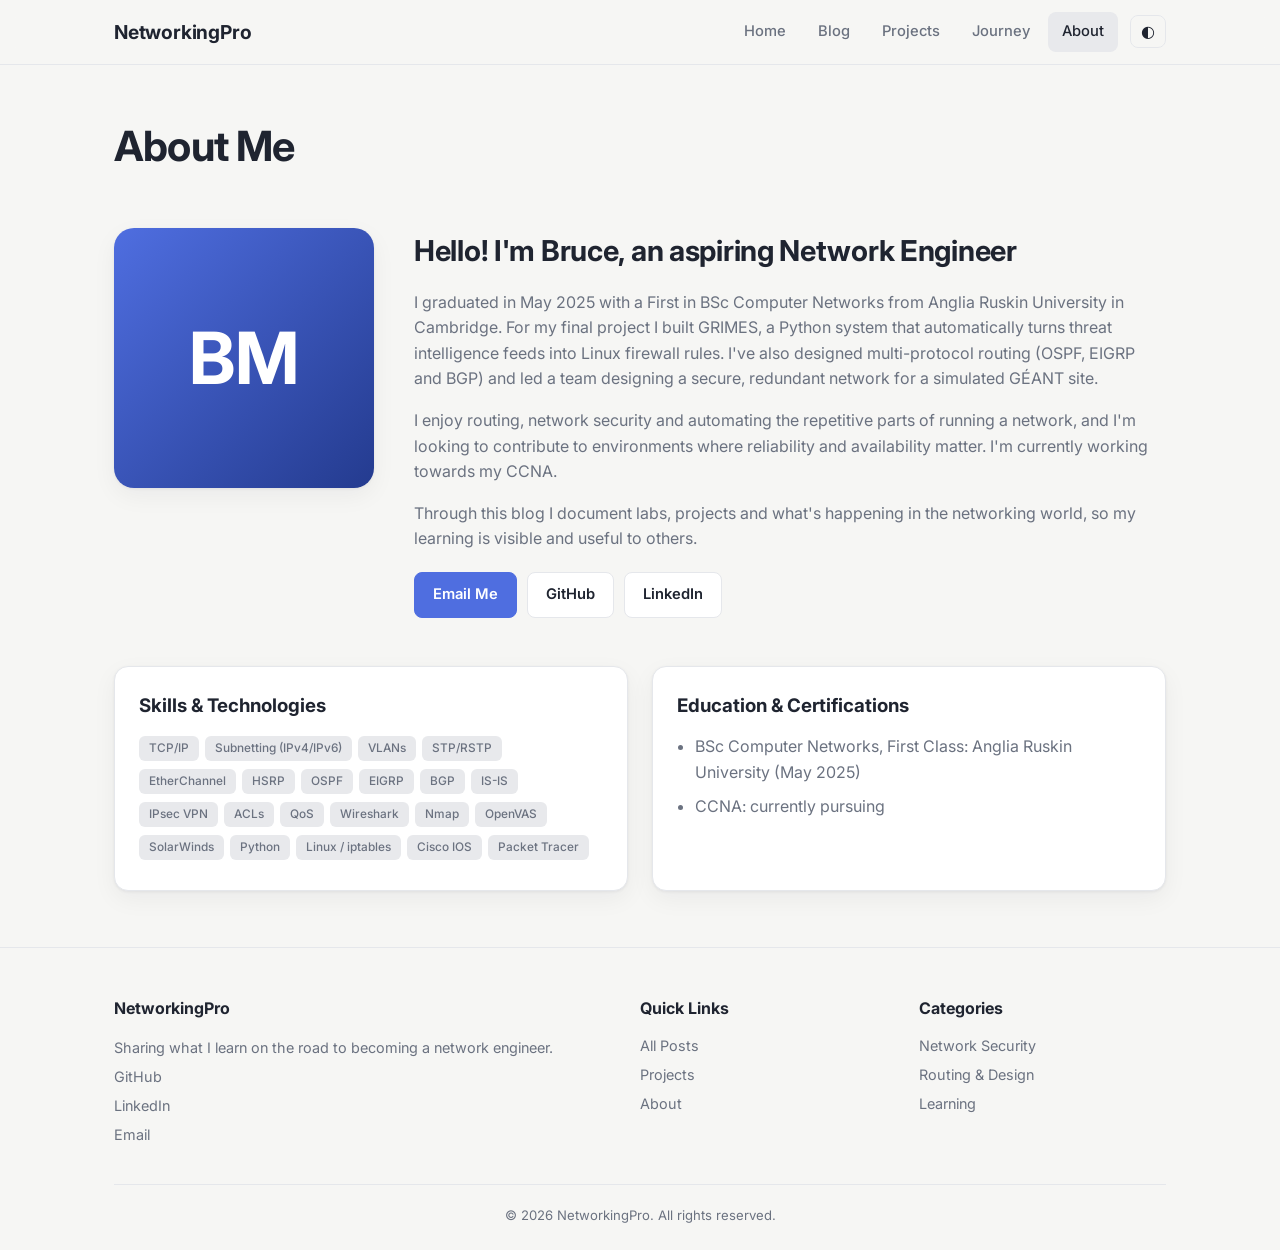
==== about.html @ 33924848 "Add files via upload" ====
<!doctype html>
<html lang="en">
<head>
<meta charset="utf-8">
<meta name="viewport" content="width=device-width,initial-scale=1">
<title>About | NetworkingPro</title>
<link rel="preconnect" href="https://fonts.googleapis.com">
<link href="https://fonts.googleapis.com/css2?family=Inter:wght@400;500;600;700&display=swap" rel="stylesheet">
<link rel="stylesheet" href="style.css">
</head>
<body data-page="about">
<main id="app"></main>
<script src="data.js"></script>
<script src="app.js"></script>
</body>
</html>
---- style.css ----
:root{
  --bg:#f6f6f4;--surface:#ffffff;--text:#1f2430;--muted:#6b7280;--border:#e5e7eb;
  --chip:#e8e9ec;--accent:#4f6ee0;--accent-text:#ffffff;--shadow:0 1px 3px rgba(20,24,40,.06),0 8px 24px rgba(20,24,40,.05);
}
:root[data-theme="dark"]{
  --bg:#0f1218;--surface:#171b24;--text:#e8eaf0;--muted:#98a0b0;--border:#262c38;
  --chip:#232937;--accent:#6c8bff;--accent-text:#0f1218;--shadow:0 1px 3px rgba(0,0,0,.4);
}
*{box-sizing:border-box}
html{scroll-behavior:smooth}
body{margin:0;font-family:Inter,system-ui,-apple-system,"Segoe UI",Roboto,sans-serif;background:var(--bg);color:var(--text);line-height:1.6}
a{color:inherit;text-decoration:none}
img{max-width:100%;display:block}
.container{max-width:1100px;margin:0 auto;padding:0 24px}

/* header */
.site-header{position:sticky;top:0;z-index:20;background:color-mix(in srgb,var(--bg) 88%,transparent);backdrop-filter:blur(10px);border-bottom:1px solid var(--border)}
.nav{display:flex;align-items:center;justify-content:space-between;height:64px}
.brand{font-weight:700;font-size:1.2rem;letter-spacing:-.01em}
.links{display:flex;align-items:center;gap:4px}
.links a{padding:8px 14px;border-radius:8px;font-size:.92rem;color:var(--muted);font-weight:500}
.links a:hover{color:var(--text)}
.links a.active{background:var(--chip);color:var(--text)}
.theme-btn,.menu-btn{background:none;border:1px solid var(--border);color:var(--text);border-radius:8px;padding:6px 10px;cursor:pointer;font-size:1rem;margin-left:8px}
.menu-btn{display:none}

/* buttons / chips */
.btn{display:inline-flex;align-items:center;gap:8px;padding:10px 18px;border-radius:8px;font-weight:600;font-size:.92rem;border:1px solid var(--border);background:var(--surface);color:var(--text);cursor:pointer}
.btn.primary{background:var(--accent);color:var(--accent-text);border-color:var(--accent)}
.btn:hover{filter:brightness(.96)}
.badge{display:inline-block;background:var(--accent);color:var(--accent-text);font-size:.72rem;font-weight:600;padding:3px 10px;border-radius:6px}
.sample{display:inline-block;margin-left:6px;font-size:.68rem;font-weight:600;color:var(--muted);border:1px dashed var(--muted);padding:1px 7px;border-radius:6px}
.tag{display:inline-block;background:var(--chip);color:var(--muted);font-size:.74rem;font-weight:500;padding:3px 10px;border-radius:6px;margin:0 6px 6px 0}
.chips{display:flex;flex-wrap:wrap;gap:8px;margin:16px 0 28px}
.chip{border:0;background:var(--chip);color:var(--muted);font-size:.78rem;font-weight:600;padding:5px 12px;border-radius:6px;cursor:pointer}
.chip.active{background:var(--accent);color:var(--accent-text)}

/* hero */
.hero{margin:0 0 8px;border-bottom:1px solid var(--border)}
.hero-inner{padding:72px 24px 56px;text-align:left}
.hero h1{font-size:clamp(2rem,5vw,3.2rem);line-height:1.1;margin:0 0 16px;letter-spacing:-.02em}
.hero p{max-width:620px;color:var(--muted);font-size:1.1rem;margin:0 0 28px}
.hero-actions{display:flex;gap:12px;flex-wrap:wrap}
.hero-art{height:160px;background-size:cover;background-position:center;opacity:.9;border-radius:0}

/* sections */
section.block{padding:48px 0 8px}
.section-head{display:flex;justify-content:space-between;align-items:center;margin-bottom:20px}
h1.page-title{font-size:2.6rem;margin:48px 0 8px;letter-spacing:-.02em}
h2{font-size:1.8rem;margin:0;letter-spacing:-.01em}
.lead{color:var(--muted);max-width:700px;margin:0 0 24px}

/* cards */
.grid{display:grid;grid-template-columns:repeat(3,1fr);gap:24px;margin-bottom:56px}
.grid.two{grid-template-columns:repeat(2,1fr)}
.card{display:block;background:var(--surface);border:1px solid var(--border);border-radius:14px;overflow:hidden;box-shadow:var(--shadow);transition:transform .15s,box-shadow .15s}
a.card:hover{transform:translateY(-3px)}
.thumb{aspect-ratio:16/9;overflow:hidden;background:#111}
.thumb img{width:100%;height:100%;object-fit:cover}
.card-body{padding:18px 20px 20px}
.card-body h3{margin:12px 0 6px;font-size:1.15rem;line-height:1.3}
.card-body p{margin:0 0 14px;color:var(--muted);font-size:.9rem}
.meta{color:var(--muted);font-size:.78rem}
.card-title-row{display:flex;justify-content:space-between;align-items:center;gap:8px}
.card-title-row h3{margin:0 0 8px}
.ext{color:var(--muted);font-size:.9rem}
.status{font-size:.72rem;font-weight:600;color:var(--muted);margin-bottom:8px;display:block}
.featured{display:grid;grid-template-columns:1fr 1fr;align-items:center}
.featured .card-body{padding:32px}
.featured h3{font-size:1.7rem}
.empty{color:var(--muted);padding:40px 0}

/* search */
.search{width:100%;padding:12px 16px;border:1px solid var(--border);background:var(--surface);color:var(--text);border-radius:10px;font-size:.95rem}
.search:focus{outline:2px solid var(--accent);outline-offset:1px}

/* timeline */
.timeline{position:relative;margin:32px 0 64px;padding-left:28px;border-left:2px solid var(--border)}
.t-item{position:relative;padding:0 0 32px 12px}
.t-item::before{content:"";position:absolute;left:-37px;top:8px;width:12px;height:12px;border-radius:50%;background:var(--accent);box-shadow:0 0 0 4px var(--bg)}
.t-top{display:flex;gap:12px;align-items:center;margin-bottom:6px}
.t-type{background:var(--chip);color:var(--muted);font-size:.72rem;font-weight:600;padding:2px 9px;border-radius:6px}
.t-date{color:var(--muted);font-size:.82rem}
.t-item h3{margin:0 0 4px;font-size:1.2rem}
.t-item p{margin:0;color:var(--muted);max-width:620px}

/* about */
.about{display:grid;grid-template-columns:260px 1fr;gap:40px;align-items:start;margin:48px 0}
.avatar{aspect-ratio:1;border-radius:20px;background:linear-gradient(135deg,var(--accent),#243b8f);display:grid;place-items:center;color:#fff;font-size:4.5rem;font-weight:700;box-shadow:var(--shadow)}
.about h2{margin-bottom:12px}
.about p{color:var(--muted)}
.about-actions{display:flex;gap:10px;flex-wrap:wrap;margin-top:20px}
.panel{background:var(--surface);border:1px solid var(--border);border-radius:14px;padding:24px;box-shadow:var(--shadow)}
.panel h3{margin:0 0 14px}
.panel ul{margin:0;padding-left:18px;color:var(--muted)}
.panel li{margin-bottom:8px}

/* post */
.post{max-width:760px;margin:40px auto 72px}
.post h1{font-size:2.4rem;line-height:1.15;margin:16px 0 10px;letter-spacing:-.02em}
.post .meta{margin-bottom:28px}
.post .cover{border-radius:14px;overflow:hidden;margin-bottom:32px}
.post h2{font-size:1.4rem;margin:32px 0 10px}
.post p,.post li{color:var(--text);opacity:.88}
.post pre{background:#0f1218;color:#d7dcff;padding:16px;border-radius:10px;overflow:auto;font-size:.85rem}
.post code{font-family:ui-monospace,SFMono-Regular,Menlo,monospace}
.back{color:var(--muted);font-size:.9rem}
.post figure{margin:28px 0}
.post figure img{border-radius:10px;border:1px solid var(--border);margin:0 auto}
.post figcaption{color:var(--muted);font-size:.85rem;text-align:center;margin-top:8px}
.post table{width:100%;border-collapse:collapse;margin:20px 0;font-size:.92rem}
.post th,.post td{text-align:left;padding:10px 12px;border-bottom:1px solid var(--border)}
.post th{background:var(--chip)}
.post li{margin-bottom:6px}
.readmore{display:inline-block;margin-top:8px;color:var(--accent);font-weight:600;font-size:.88rem}
.readmore:hover{text-decoration:underline}

/* footer */
.site-footer{border-top:1px solid var(--border);margin-top:40px;padding:48px 0 24px}
.foot-grid{display:grid;grid-template-columns:2fr 1fr 1fr;gap:32px}
.foot-grid h4{margin:0 0 12px}
.foot-grid p,.foot-grid a{color:var(--muted);font-size:.9rem;display:block;margin-bottom:6px}
.foot-grid a:hover{color:var(--text)}
.copy{text-align:center;color:var(--muted);font-size:.82rem;margin-top:32px;padding-top:20px;border-top:1px solid var(--border)}

@media(max-width:860px){
  .grid,.grid.two{grid-template-columns:1fr 1fr}
  .featured,.about,.foot-grid{grid-template-columns:1fr}
}
@media(max-width:600px){
  .grid,.grid.two{grid-template-columns:1fr}
  .menu-btn{display:block}
  .links{display:none;position:absolute;top:64px;left:0;right:0;flex-direction:column;align-items:stretch;background:var(--bg);border-bottom:1px solid var(--border);padding:12px 24px}
  .links.open{display:flex}
  h1.page-title{font-size:2rem}
}
.post figure.tall img{max-width:min(420px,100%)}
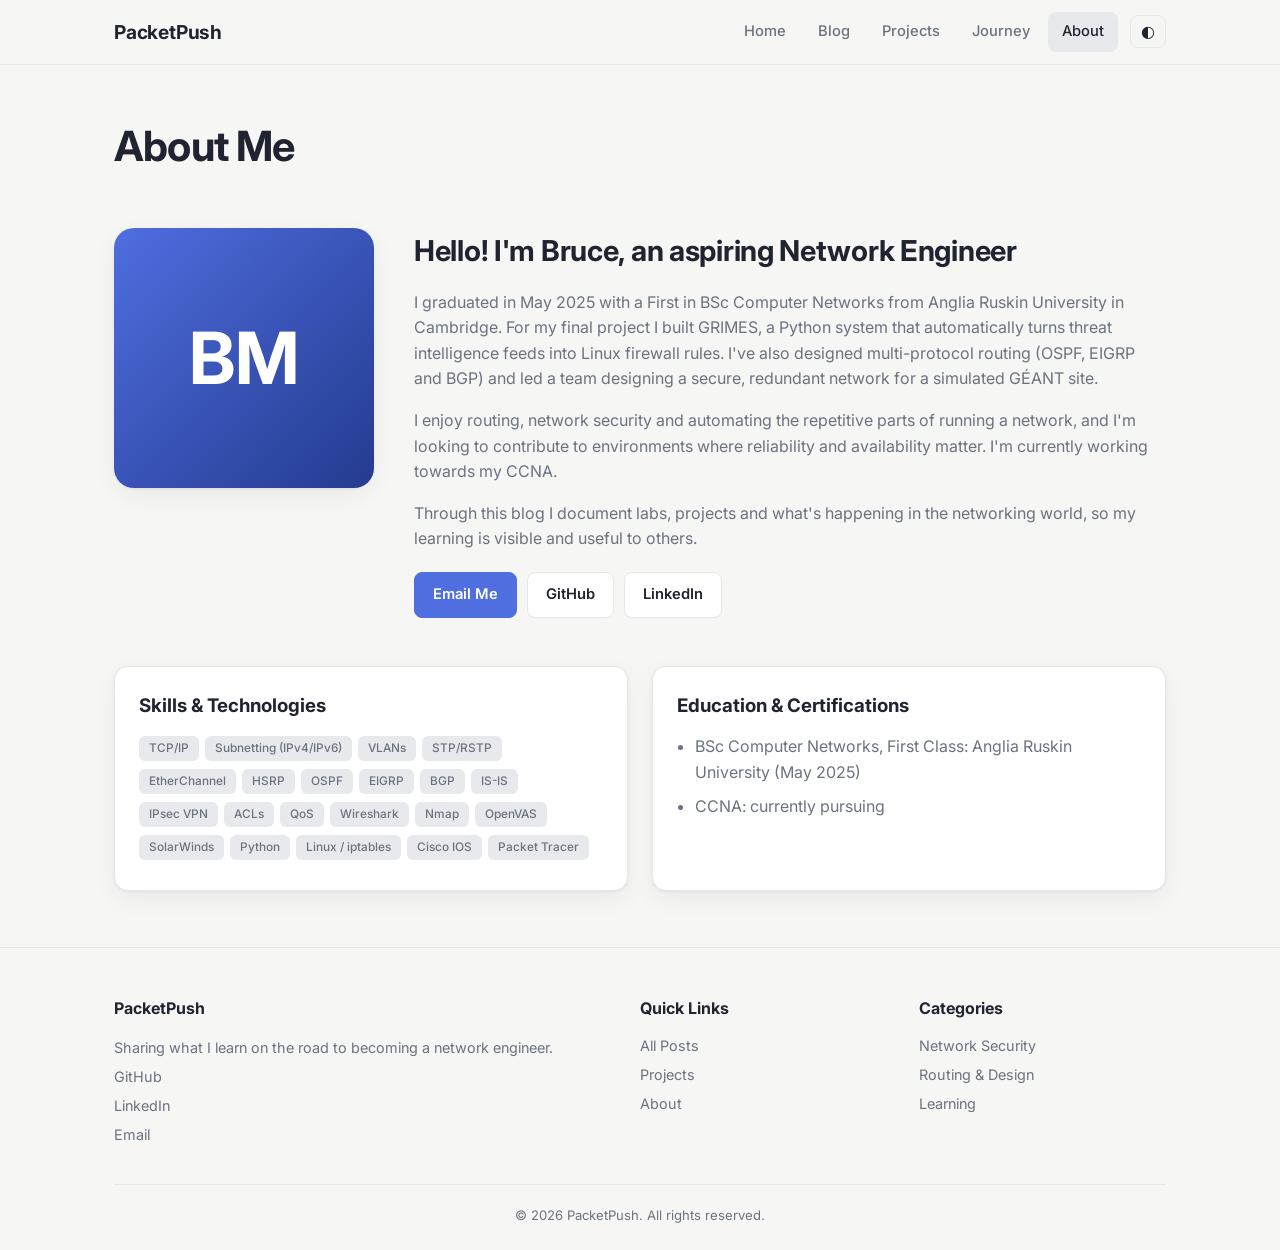
==== commit 96cf9712: "Rename site from NetworkingPro to PacketPush Co-Authored-By: Claude Opus 5.5 <noreply@anthropic.com>" ====
--- a/about.html
+++ b/about.html
@@ -3,7 +3,7 @@
 <head>
 <meta charset="utf-8">
 <meta name="viewport" content="width=device-width,initial-scale=1">
-<title>About | NetworkingPro</title>
+<title>About | PacketPush</title>
 <link rel="preconnect" href="https://fonts.googleapis.com">
 <link href="https://fonts.googleapis.com/css2?family=Inter:wght@400;500;600;700&display=swap" rel="stylesheet">
 <link rel="stylesheet" href="style.css">
